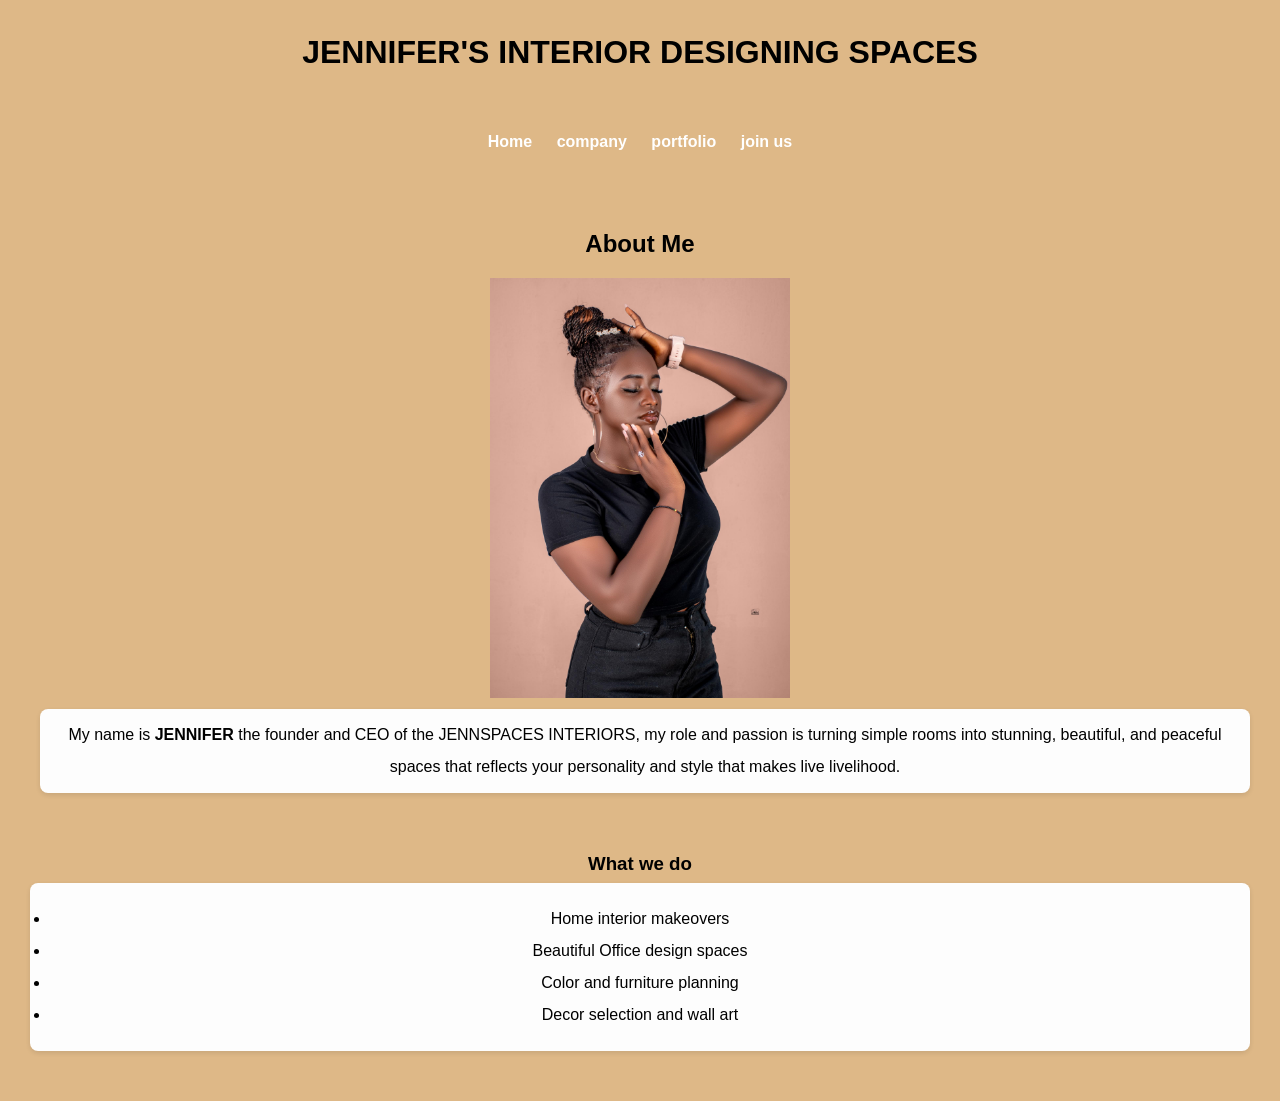
==== index.html @ 6d9a61b6 "my first changes" ====
<!DOCTYPE html>
<html lang="en">
<head>
    <meta charset="UTF-8">
    <meta name="viewport" content="width=device-width, initial-scale=1.0">
    <title>Home-JENNIFER FOUNDER AND CEO/Title</title>
    <link rel="stylesheet" href="styles.css">
</head>
<body>
    <header>
        <h1>JENNIFER'S INTERIOR DESIGNING SPACES</h1>
        <br>
        <nav>
            <a href="index.html">Home</a>
            <a href="company.html">company</a>
            <a href="portfolio.html">portfolio</a>
            <a href="join-us.html">join us</a><br><br>
        </nav>
        <main>
            <section>
        <h2>About Me</h2>
        <img src="SLSV8159.JPG" alt="" width="300PX">
        <br>
        <p class="about">My name is <strong>JENNIFER</strong> the founder and CEO of the JENNSPACES INTERIORS, my role and passion is turning simple rooms into stunning, beautiful, and peaceful spaces that reflects your personality and style that makes live livelihood.</p>
</section>
        <br>
        
        <section>
        <h3>What we do</h3>
        
            <ul class="doing">
        <li>  Home interior makeovers</li>
            <li> Beautiful Office design spaces</li>
            <li>Color and furniture planning</li>
            <li>Decor selection and wall art</li>
        </ul>
        
        </section>
        </main>
    </header>
</body>
</html>
---- styles.css ----
/* === General Reset and base ===*/
*{
    margin: 0;
    padding: 0;
    box-sizing: boarder box;
}

body {
font-family:Arial, Helvetica, sans-serif ;
background-color:#fdfdfd;
color: #333;
line-height:2;
padding: 0px;
}
/* === Header and Navigation ===*/
header{
    background-color:rgb(222, 184, 135);
    color:black;
    font-weight: 400px;
    padding: 20px 15px;
    text-align:center ;
}
.lists{
    align-items: center;
    margin-left: 00px;
}
nav{
    margin-top: 10px;
}

nav a {
    color: rgb(255, 255, 255);
    text-decoration: none;
    margin: 0 10px;
    font-weight: bold;
}
/* ===  other home properties === */
.about{
    background-color: #fdfdfd;
}
.doing{
    box-shadow: 0 2px 5px rgba(0,0, 0, 0.1);
    border-radius: 8px;
    overflow: hidden;
    padding: 20px;
    background-color: #fdfdfd;
}
nav a:hover {
    text-decoration: underline;
}


/* === main content === */

main{
    padding: 30px 15px;
    
    

}
h2{
    margin-bottom: 10px;
    color: black;
    font-weight: 200px;
    
    
    
}
p{
  margin-bottom: 20px;
  background-color: burlywood;
    border-radius: 8px;
    overflow: hidden;
    padding: 10px;
    box-shadow: 0 2px 5px rgba(0,0, 0, 0.1);
    margin-left: 10px;
}
.list{
    background-color: burlywood;
    border-radius: 8px;
    overflow: hidden;
    padding: 20px;
   
    
}
  
   
}

/* === portfolio Grid === */

portfolio-grid {
    display: grid;
    grid-template-columns: repeat(auto-fit, minmax(280px, 1fr));
    gap:20px;

}

.project{
    background-color:burlywood;
    border-radius: 8px;
    overflow: hidden;
    padding: 10px;
    box-shadow: 0 2px 5px rgba(0,0, 0, 0.1);
}
.project img {
    width: 70%;
    height: auto;
    boarder-radius: 5px;
}
/* === form styling ===*/
form{
    background-color:burlywood;
    padding: 20px;
    max-width: 600px;
    margin:auto;
    border-radius: 10px;
    box-shadow: 0 2px 5px;
}
input{
    margin-top: -150px;
}

form label {
    display: block;
    font-weight: bold;
    background-color:light gray;
}
textarea{
   width:100%;
   height: 100px;
   padding: 10px;
   border-radius: 6px;
   }
   /* === footer ===*/
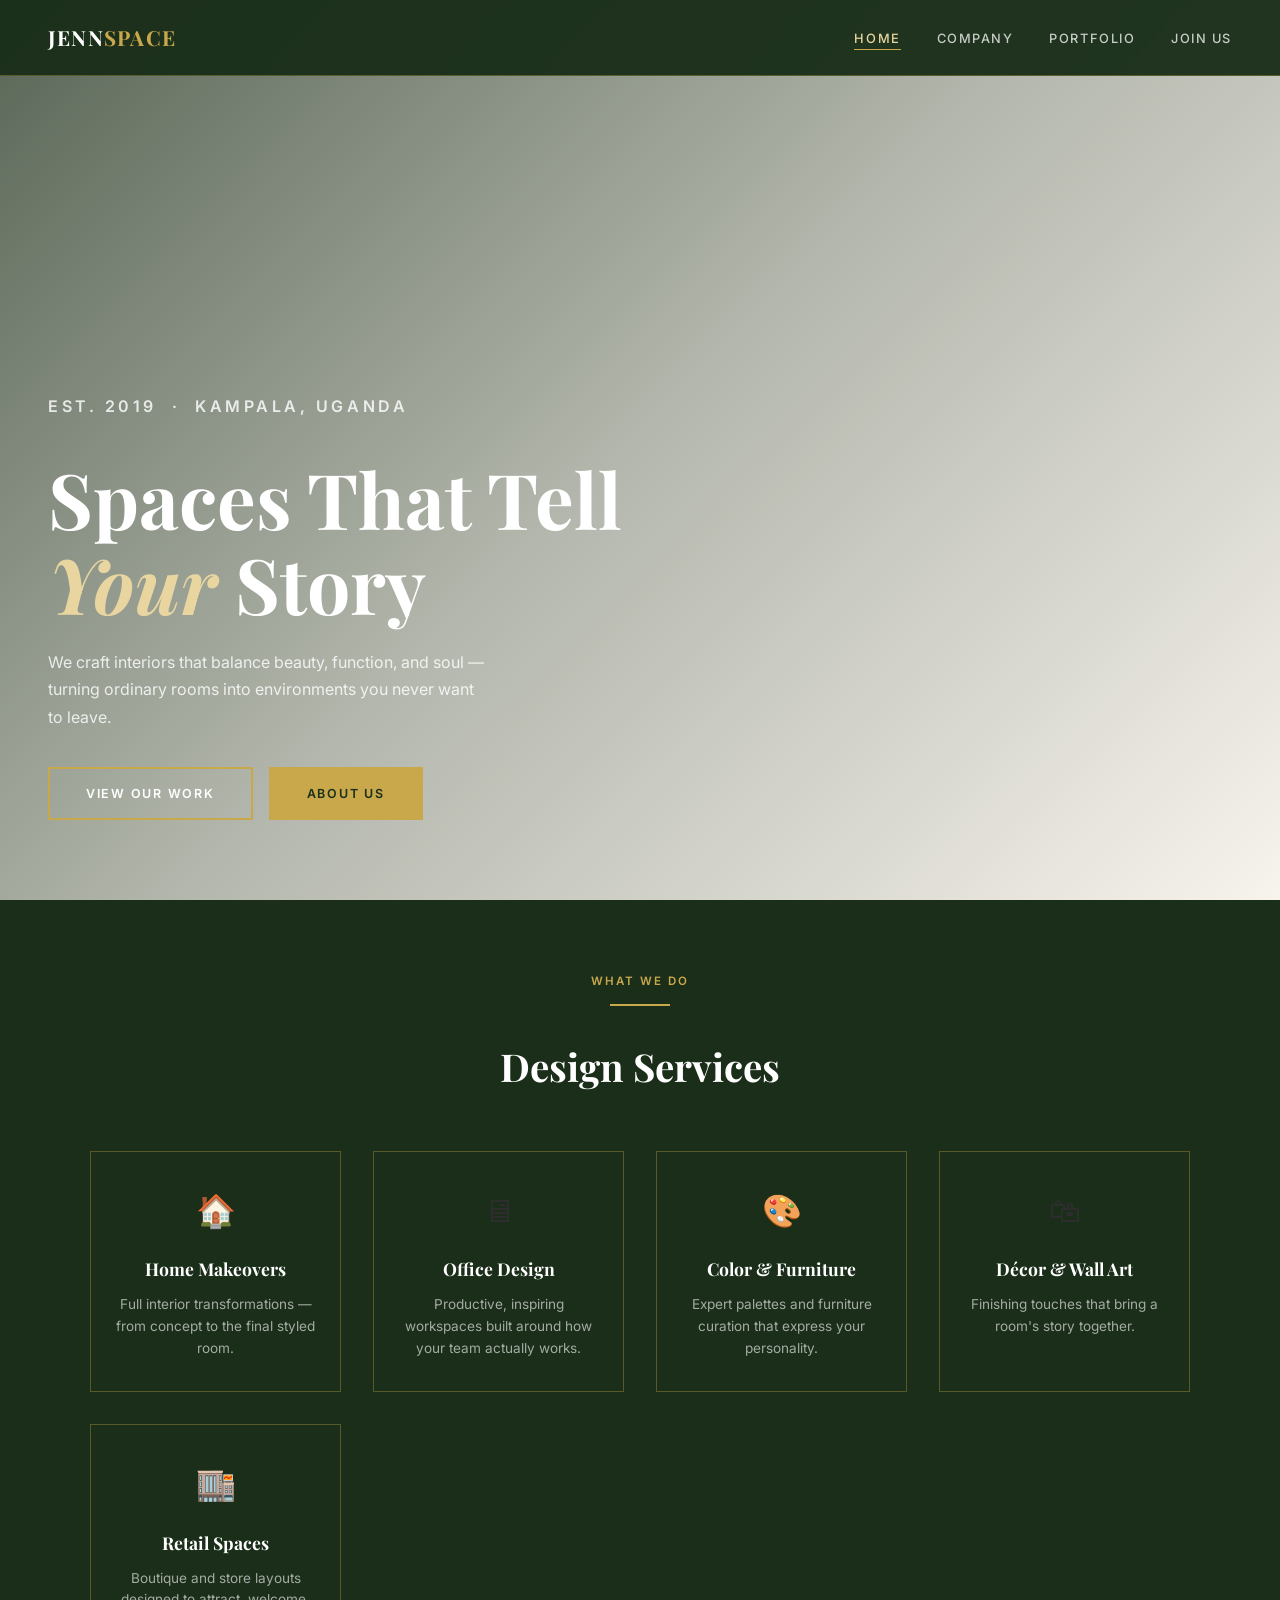
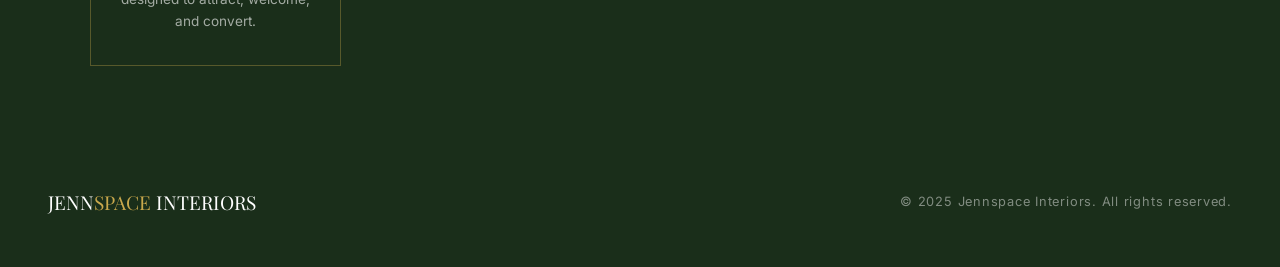
==== commit b191368f: "feat: redesign Jennspace Interiors website" ====
--- a/index.html
+++ b/index.html
@@ -1,42 +1,77 @@
 <!DOCTYPE html>
 <html lang="en">
 <head>
-    <meta charset="UTF-8">
-    <meta name="viewport" content="width=device-width, initial-scale=1.0">
-    <title>Home-JENNIFER FOUNDER AND CEO/Title</title>
-    <link rel="stylesheet" href="styles.css">
+  <meta charset="UTF-8">
+  <meta name="viewport" content="width=device-width, initial-scale=1.0">
+  <title>Home — Jennspace Interiors</title>
+  <link rel="stylesheet" href="styles.css">
 </head>
 <body>
-    <header>
-        <h1>JENNIFER'S INTERIOR DESIGNING SPACES</h1>
-        <br>
-        <nav>
-            <a href="index.html">Home</a>
-            <a href="company.html">company</a>
-            <a href="portfolio.html">portfolio</a>
-            <a href="join-us.html">join us</a><br><br>
-        </nav>
-        <main>
-            <section>
-        <h2>About Me</h2>
-        <img src="SLSV8159.JPG" alt="" width="300PX">
-        <br>
-        <p class="about">My name is <strong>JENNIFER</strong> the founder and CEO of the JENNSPACES INTERIORS, my role and passion is turning simple rooms into stunning, beautiful, and peaceful spaces that reflects your personality and style that makes live livelihood.</p>
-</section>
-        <br>
-        
-        <section>
-        <h3>What we do</h3>
-        
-            <ul class="doing">
-        <li>  Home interior makeovers</li>
-            <li> Beautiful Office design spaces</li>
-            <li>Color and furniture planning</li>
-            <li>Decor selection and wall art</li>
-        </ul>
-        
-        </section>
-        </main>
-    </header>
+
+  <!-- NAV -->
+  <nav class="nav">
+    <a href="index.html" class="nav-logo">JENN<span>SPACE</span></a>
+    <ul class="nav-links">
+      <li><a href="index.html" class="active">Home</a></li>
+      <li><a href="company.html">Company</a></li>
+      <li><a href="portfolio.html">Portfolio</a></li>
+      <li><a href="join-us.html">Join Us</a></li>
+    </ul>
+  </nav>
+
+  <!-- HERO -->
+  <section class="hero">
+    <div class="hero-content">
+      <p class="hero-eyebrow">Est. 2019 &nbsp;·&nbsp; Kampala, Uganda</p>
+      <h1>Spaces That Tell <em>Your</em> Story</h1>
+      <p>We craft interiors that balance beauty, function, and soul — turning ordinary rooms into environments you never want to leave.</p>
+      <a href="portfolio.html" class="btn">View Our Work</a>
+      &nbsp;&nbsp;
+      <a href="company.html" class="btn btn-solid">About Us</a>
+    </div>
+  </section>
+
+  <!-- SERVICES STRIP -->
+  <section class="services-strip">
+    <div class="strip-head">
+      <p class="section-label">What We Do</p>
+      <div class="gold-rule"></div>
+      <h2>Design Services</h2>
+    </div>
+    <div class="services-grid">
+      <div class="service-card">
+        <div class="service-icon">🏠</div>
+        <h3>Home Makeovers</h3>
+        <p>Full interior transformations — from concept to the final styled room.</p>
+      </div>
+      <div class="service-card">
+        <div class="service-icon">🖥</div>
+        <h3>Office Design</h3>
+        <p>Productive, inspiring workspaces built around how your team actually works.</p>
+      </div>
+      <div class="service-card">
+        <div class="service-icon">🎨</div>
+        <h3>Color & Furniture</h3>
+        <p>Expert palettes and furniture curation that express your personality.</p>
+      </div>
+      <div class="service-card">
+        <div class="service-icon">🛍</div>
+        <h3>Décor & Wall Art</h3>
+        <p>Finishing touches that bring a room's story together.</p>
+      </div>
+      <div class="service-card">
+        <div class="service-icon">🏬</div>
+        <h3>Retail Spaces</h3>
+        <p>Boutique and store layouts designed to attract, welcome, and convert.</p>
+      </div>
+    </div>
+  </section>
+
+  <!-- FOOTER -->
+  <footer>
+    <div class="footer-logo">JENN<span>SPACE</span> INTERIORS</div>
+    <p>&copy; 2025 Jennspace Interiors. All rights reserved.</p>
+  </footer>
+
 </body>
 </html>
--- a/styles.css
+++ b/styles.css
@@ -1,140 +1,601 @@
-/* === General Reset and base ===*/
-*{
-    margin: 0;
-    padding: 0;
-    box-sizing: boarder box;
-}
+/* =============================================
+   JENNSPACE INTERIORS — Luxury Editorial Theme
+   ============================================= */
+
+@import url('https://fonts.googleapis.com/css2?family=Playfair+Display:ital,wght@0,400;0,600;0,700;1,400;1,600&family=Inter:wght@300;400;500;600&display=swap');
+
+/* === CSS Variables === */
+:root {
+  --forest:   #1a2e1a;
+  --gold:     #c9a84c;
+  --gold-lt:  #e8d5a0;
+  --cream:    #f7f3ed;
+  --white:    #ffffff;
+  --charcoal: #2d2d2d;
+  --mid:      #6b6b6b;
+  --border:   rgba(201,168,76,0.35);
+  --shadow:   0 8px 40px rgba(0,0,0,0.12);
+}
+
+/* === Reset === */
+*, *::before, *::after {
+  margin: 0;
+  padding: 0;
+  box-sizing: border-box;
+}
+
+html { scroll-behavior: smooth; }
 
 body {
-font-family:Arial, Helvetica, sans-serif ;
-background-color:#fdfdfd;
-color: #333;
-line-height:2;
-padding: 0px;
-}
-/* === Header and Navigation ===*/
-header{
-    background-color:rgb(222, 184, 135);
-    color:black;
-    font-weight: 400px;
-    padding: 20px 15px;
-    text-align:center ;
-}
-.lists{
-    align-items: center;
-    margin-left: 00px;
-}
-nav{
-    margin-top: 10px;
-}
-
-nav a {
-    color: rgb(255, 255, 255);
-    text-decoration: none;
-    margin: 0 10px;
-    font-weight: bold;
-}
-/* ===  other home properties === */
-.about{
-    background-color: #fdfdfd;
-}
-.doing{
-    box-shadow: 0 2px 5px rgba(0,0, 0, 0.1);
-    border-radius: 8px;
-    overflow: hidden;
-    padding: 20px;
-    background-color: #fdfdfd;
-}
-nav a:hover {
-    text-decoration: underline;
-}
-
-
-/* === main content === */
-
-main{
-    padding: 30px 15px;
-    
-    
-
-}
-h2{
-    margin-bottom: 10px;
-    color: black;
-    font-weight: 200px;
-    
-    
-    
-}
-p{
+  font-family: 'Inter', sans-serif;
+  background: var(--cream);
+  color: var(--charcoal);
+  line-height: 1.7;
+}
+
+img { max-width: 100%; height: auto; display: block; }
+
+/* === Utility === */
+.gold-rule {
+  width: 60px;
+  height: 2px;
+  background: var(--gold);
+  margin: 0 auto 28px;
+}
+.gold-rule.left { margin: 0 0 28px; }
+
+.section-label {
+  font-family: 'Inter', sans-serif;
+  font-size: 0.72rem;
+  font-weight: 600;
+  letter-spacing: 0.18em;
+  text-transform: uppercase;
+  color: var(--gold);
+  margin-bottom: 12px;
+}
+
+/* === NAV === */
+.nav {
+  position: fixed;
+  top: 0; left: 0; right: 0;
+  z-index: 100;
+  display: flex;
+  align-items: center;
+  justify-content: space-between;
+  padding: 20px 48px;
+  background: rgba(26,46,26,0.96);
+  backdrop-filter: blur(8px);
+  border-bottom: 1px solid var(--border);
+  transition: padding 0.3s;
+}
+
+.nav-logo {
+  font-family: 'Playfair Display', serif;
+  font-size: 1.3rem;
+  font-weight: 700;
+  color: var(--white);
+  text-decoration: none;
+  letter-spacing: 0.06em;
+}
+
+.nav-logo span { color: var(--gold); }
+
+.nav-links {
+  display: flex;
+  gap: 36px;
+  list-style: none;
+}
+
+.nav-links a {
+  font-size: 0.8rem;
+  font-weight: 500;
+  letter-spacing: 0.12em;
+  text-transform: uppercase;
+  color: rgba(255,255,255,0.75);
+  text-decoration: none;
+  transition: color 0.25s;
+  position: relative;
+}
+
+.nav-links a::after {
+  content: '';
+  position: absolute;
+  bottom: -4px; left: 0;
+  width: 0; height: 1px;
+  background: var(--gold);
+  transition: width 0.3s;
+}
+
+.nav-links a:hover,
+.nav-links a.active { color: var(--gold-lt); }
+.nav-links a:hover::after,
+.nav-links a.active::after { width: 100%; }
+
+/* =============================================
+   HERO (index)
+   ============================================= */
+.hero {
+  min-height: 100vh;
+  background-image: url('https://images.unsplash.com/photo-1600210492493-0946911123ea?w=1600&q=80');
+  background-size: cover;
+  background-position: center;
+  display: flex;
+  align-items: flex-end;
+  padding: 0 0 80px 48px;
+  position: relative;
+}
+
+.hero::before {
+  content: '';
+  position: absolute;
+  inset: 0;
+  background: linear-gradient(
+    135deg,
+    rgba(26,46,26,0.72) 0%,
+    rgba(26,46,26,0.3) 50%,
+    transparent 100%
+  );
+}
+
+.hero-content {
+  position: relative;
+  max-width: 620px;
+}
+
+.hero-eyebrow {
+  font-size: 0.72rem;
+  font-weight: 600;
+  letter-spacing: 0.22em;
+  text-transform: uppercase;
+  color: var(--gold);
+  margin-bottom: 16px;
+}
+
+.hero h1 {
+  font-family: 'Playfair Display', serif;
+  font-size: clamp(2.8rem, 6vw, 5rem);
+  font-weight: 700;
+  line-height: 1.1;
+  color: var(--white);
+  margin-bottom: 24px;
+}
+
+.hero h1 em {
+  font-style: italic;
+  color: var(--gold-lt);
+}
+
+.hero p {
+  font-size: 1rem;
+  color: rgba(255,255,255,0.82);
+  margin-bottom: 36px;
+  max-width: 440px;
+}
+
+.btn {
+  display: inline-block;
+  padding: 14px 36px;
+  font-size: 0.78rem;
+  font-weight: 600;
+  letter-spacing: 0.14em;
+  text-transform: uppercase;
+  text-decoration: none;
+  border: 2px solid var(--gold);
+  color: var(--white);
+  background: transparent;
+  transition: background 0.28s, color 0.28s;
+  cursor: pointer;
+}
+
+.btn:hover { background: var(--gold); color: var(--forest); }
+
+.btn-solid {
+  background: var(--gold);
+  color: var(--forest);
+}
+.btn-solid:hover { background: transparent; color: var(--white); }
+
+/* === Services Strip (index) === */
+.services-strip {
+  background: var(--forest);
+  padding: 72px 48px;
+}
+
+.services-strip .strip-head {
+  text-align: center;
+  margin-bottom: 52px;
+}
+
+.strip-head h2 {
+  font-family: 'Playfair Display', serif;
+  font-size: clamp(1.8rem, 3vw, 2.6rem);
+  color: var(--white);
+}
+
+.services-grid {
+  display: grid;
+  grid-template-columns: repeat(auto-fit, minmax(200px, 1fr));
+  gap: 32px;
+  max-width: 1100px;
+  margin: 0 auto;
+}
+
+.service-card {
+  border: 1px solid var(--border);
+  padding: 32px 24px;
+  text-align: center;
+  transition: border-color 0.3s, transform 0.3s;
+}
+
+.service-card:hover {
+  border-color: var(--gold);
+  transform: translateY(-4px);
+}
+
+.service-icon {
+  font-size: 2rem;
+  margin-bottom: 16px;
+}
+
+.service-card h3 {
+  font-family: 'Playfair Display', serif;
+  font-size: 1.1rem;
+  color: var(--white);
+  margin-bottom: 10px;
+}
+
+.service-card p {
+  font-size: 0.85rem;
+  color: rgba(255,255,255,0.6);
+  line-height: 1.6;
+}
+
+/* =============================================
+   COMPANY PAGE
+   ============================================= */
+.page-hero {
+  min-height: 55vh;
+  background-size: cover;
+  background-position: center;
+  display: flex;
+  align-items: center;
+  justify-content: center;
+  text-align: center;
+  position: relative;
+  padding-top: 80px;
+}
+
+.page-hero::before {
+  content: '';
+  position: absolute;
+  inset: 0;
+  background: rgba(26,46,26,0.68);
+}
+
+.page-hero-content { position: relative; padding: 0 24px; }
+
+.page-hero h1 {
+  font-family: 'Playfair Display', serif;
+  font-size: clamp(2.2rem, 5vw, 4rem);
+  color: var(--white);
+  margin-bottom: 16px;
+}
+
+.page-hero p {
+  font-size: 1.05rem;
+  color: rgba(255,255,255,0.8);
+  max-width: 500px;
+  margin: 0 auto;
+}
+
+.content-section {
+  max-width: 1100px;
+  margin: 0 auto;
+  padding: 80px 48px;
+}
+
+.two-col {
+  display: grid;
+  grid-template-columns: 1fr 1fr;
+  gap: 64px;
+  align-items: center;
+}
+
+.two-col img {
+  width: 100%;
+  height: 420px;
+  object-fit: cover;
+}
+
+.text-block h2 {
+  font-family: 'Playfair Display', serif;
+  font-size: clamp(1.8rem, 3vw, 2.4rem);
+  color: var(--forest);
   margin-bottom: 20px;
-  background-color: burlywood;
-    border-radius: 8px;
-    overflow: hidden;
-    padding: 10px;
-    box-shadow: 0 2px 5px rgba(0,0, 0, 0.1);
-    margin-left: 10px;
-}
-.list{
-    background-color: burlywood;
-    border-radius: 8px;
-    overflow: hidden;
-    padding: 20px;
-   
-    
-}
-  
-   
-}
-
-/* === portfolio Grid === */
-
-portfolio-grid {
-    display: grid;
-    grid-template-columns: repeat(auto-fit, minmax(280px, 1fr));
-    gap:20px;
-
-}
-
-.project{
-    background-color:burlywood;
-    border-radius: 8px;
-    overflow: hidden;
-    padding: 10px;
-    box-shadow: 0 2px 5px rgba(0,0, 0, 0.1);
-}
-.project img {
-    width: 70%;
-    height: auto;
-    boarder-radius: 5px;
-}
-/* === form styling ===*/
-form{
-    background-color:burlywood;
-    padding: 20px;
-    max-width: 600px;
-    margin:auto;
-    border-radius: 10px;
-    box-shadow: 0 2px 5px;
-}
-input{
-    margin-top: -150px;
-}
-
-form label {
-    display: block;
-    font-weight: bold;
-    background-color:light gray;
-}
-textarea{
-   width:100%;
-   height: 100px;
-   padding: 10px;
-   border-radius: 6px;
-   }
-   /* === footer ===*/
-
-
-   
-
-
+  line-height: 1.2;
+}
+
+.text-block p {
+  color: var(--mid);
+  font-size: 0.97rem;
+  margin-bottom: 16px;
+}
+
+.stats-row {
+  display: flex;
+  gap: 40px;
+  margin-top: 32px;
+  padding-top: 32px;
+  border-top: 1px solid var(--border);
+}
+
+.stat-item h3 {
+  font-family: 'Playfair Display', serif;
+  font-size: 2.2rem;
+  color: var(--gold);
+  font-weight: 700;
+}
+
+.stat-item p {
+  font-size: 0.78rem;
+  letter-spacing: 0.1em;
+  text-transform: uppercase;
+  color: var(--mid);
+  margin-bottom: 0;
+}
+
+.values-section {
+  background: var(--forest);
+  padding: 80px 48px;
+}
+
+.values-inner {
+  max-width: 1100px;
+  margin: 0 auto;
+}
+
+.values-head {
+  text-align: center;
+  margin-bottom: 52px;
+}
+
+.values-head h2 {
+  font-family: 'Playfair Display', serif;
+  font-size: clamp(1.8rem,3vw,2.6rem);
+  color: var(--white);
+}
+
+.values-grid {
+  display: grid;
+  grid-template-columns: repeat(auto-fit, minmax(220px, 1fr));
+  gap: 28px;
+}
+
+.value-card {
+  padding: 32px 24px;
+  border-left: 3px solid var(--gold);
+  background: rgba(255,255,255,0.04);
+}
+
+.value-card h3 {
+  font-family: 'Playfair Display', serif;
+  color: var(--gold-lt);
+  font-size: 1.1rem;
+  margin-bottom: 10px;
+}
+
+.value-card p {
+  font-size: 0.85rem;
+  color: rgba(255,255,255,0.6);
+}
+
+/* =============================================
+   PORTFOLIO PAGE
+   ============================================= */
+.portfolio-intro {
+  text-align: center;
+  padding: 80px 48px 40px;
+  max-width: 700px;
+  margin: 0 auto;
+}
+
+.portfolio-intro h2 {
+  font-family: 'Playfair Display', serif;
+  font-size: clamp(1.8rem, 3vw, 2.6rem);
+  color: var(--forest);
+  margin-bottom: 16px;
+}
+
+.portfolio-intro p { color: var(--mid); }
+
+.projects-grid {
+  display: grid;
+  grid-template-columns: repeat(auto-fit, minmax(320px, 1fr));
+  gap: 0;
+  max-width: 1200px;
+  margin: 0 auto;
+  padding: 0 48px 80px;
+}
+
+.project-card {
+  position: relative;
+  overflow: hidden;
+  aspect-ratio: 4/3;
+  cursor: pointer;
+}
+
+.project-card img {
+  width: 100%;
+  height: 100%;
+  object-fit: cover;
+  transition: transform 0.5s ease;
+}
+
+.project-card:hover img { transform: scale(1.07); }
+
+.project-overlay {
+  position: absolute;
+  inset: 0;
+  background: linear-gradient(0deg, rgba(26,46,26,0.88) 0%, transparent 55%);
+  opacity: 0;
+  transition: opacity 0.35s;
+  display: flex;
+  align-items: flex-end;
+  padding: 28px;
+}
+
+.project-card:hover .project-overlay { opacity: 1; }
+
+.project-info h3 {
+  font-family: 'Playfair Display', serif;
+  font-size: 1.3rem;
+  color: var(--white);
+  margin-bottom: 6px;
+}
+
+.project-info p {
+  font-size: 0.83rem;
+  color: rgba(255,255,255,0.75);
+}
+
+/* =============================================
+   JOIN US PAGE
+   ============================================= */
+.join-layout {
+  display: grid;
+  grid-template-columns: 1fr 1fr;
+  min-height: calc(100vh - 80px);
+  padding-top: 80px;
+}
+
+.join-left {
+  background-image: url('https://images.unsplash.com/photo-1616047006789-b7af5afb8c20?w=900&q=80');
+  background-size: cover;
+  background-position: center;
+  position: relative;
+  min-height: 500px;
+}
+
+.join-left::before {
+  content: '';
+  position: absolute;
+  inset: 0;
+  background: rgba(26,46,26,0.6);
+}
+
+.join-left-text {
+  position: absolute;
+  bottom: 48px;
+  left: 48px;
+  right: 48px;
+}
+
+.join-left-text h2 {
+  font-family: 'Playfair Display', serif;
+  font-size: clamp(1.8rem, 2.5vw, 2.6rem);
+  color: var(--white);
+  margin-bottom: 14px;
+}
+
+.join-left-text p {
+  color: rgba(255,255,255,0.78);
+  font-size: 0.95rem;
+}
+
+.join-right {
+  background: var(--white);
+  padding: 64px 56px;
+  display: flex;
+  flex-direction: column;
+  justify-content: center;
+}
+
+.join-right h3 {
+  font-family: 'Playfair Display', serif;
+  font-size: 1.8rem;
+  color: var(--forest);
+  margin-bottom: 32px;
+}
+
+.form-group {
+  margin-bottom: 22px;
+}
+
+.form-group label {
+  display: block;
+  font-size: 0.75rem;
+  font-weight: 600;
+  letter-spacing: 0.12em;
+  text-transform: uppercase;
+  color: var(--mid);
+  margin-bottom: 8px;
+}
+
+.form-group input,
+.form-group textarea,
+.form-group select {
+  width: 100%;
+  padding: 13px 16px;
+  border: 1px solid #ddd;
+  border-radius: 0;
+  font-family: 'Inter', sans-serif;
+  font-size: 0.93rem;
+  color: var(--charcoal);
+  background: var(--cream);
+  transition: border-color 0.25s;
+  outline: none;
+}
+
+.form-group input:focus,
+.form-group textarea:focus {
+  border-color: var(--gold);
+  background: var(--white);
+}
+
+.form-group textarea { height: 120px; resize: vertical; }
+
+/* =============================================
+   FOOTER
+   ============================================= */
+footer {
+  background: var(--forest);
+  padding: 48px;
+  display: flex;
+  align-items: center;
+  justify-content: space-between;
+  flex-wrap: wrap;
+  gap: 16px;
+}
+
+.footer-logo {
+  font-family: 'Playfair Display', serif;
+  font-size: 1.2rem;
+  color: var(--white);
+}
+
+.footer-logo span { color: var(--gold); }
+
+footer p {
+  font-size: 0.8rem;
+  color: rgba(255,255,255,0.45);
+  letter-spacing: 0.06em;
+}
+
+/* =============================================
+   RESPONSIVE
+   ============================================= */
+@media (max-width: 768px) {
+  .nav { padding: 16px 24px; }
+  .hero { padding: 0 24px 60px; }
+  .services-strip,
+  .content-section,
+  .values-section,
+  .portfolio-intro { padding: 56px 24px; }
+  .two-col { grid-template-columns: 1fr; gap: 36px; }
+  .projects-grid { padding: 0 0 56px; grid-template-columns: 1fr; }
+  .join-layout { grid-template-columns: 1fr; }
+  .join-left { min-height: 300px; }
+  .join-right { padding: 48px 24px; }
+  footer { flex-direction: column; text-align: center; padding: 40px 24px; }
+  .stats-row { flex-wrap: wrap; gap: 24px; }
+}
